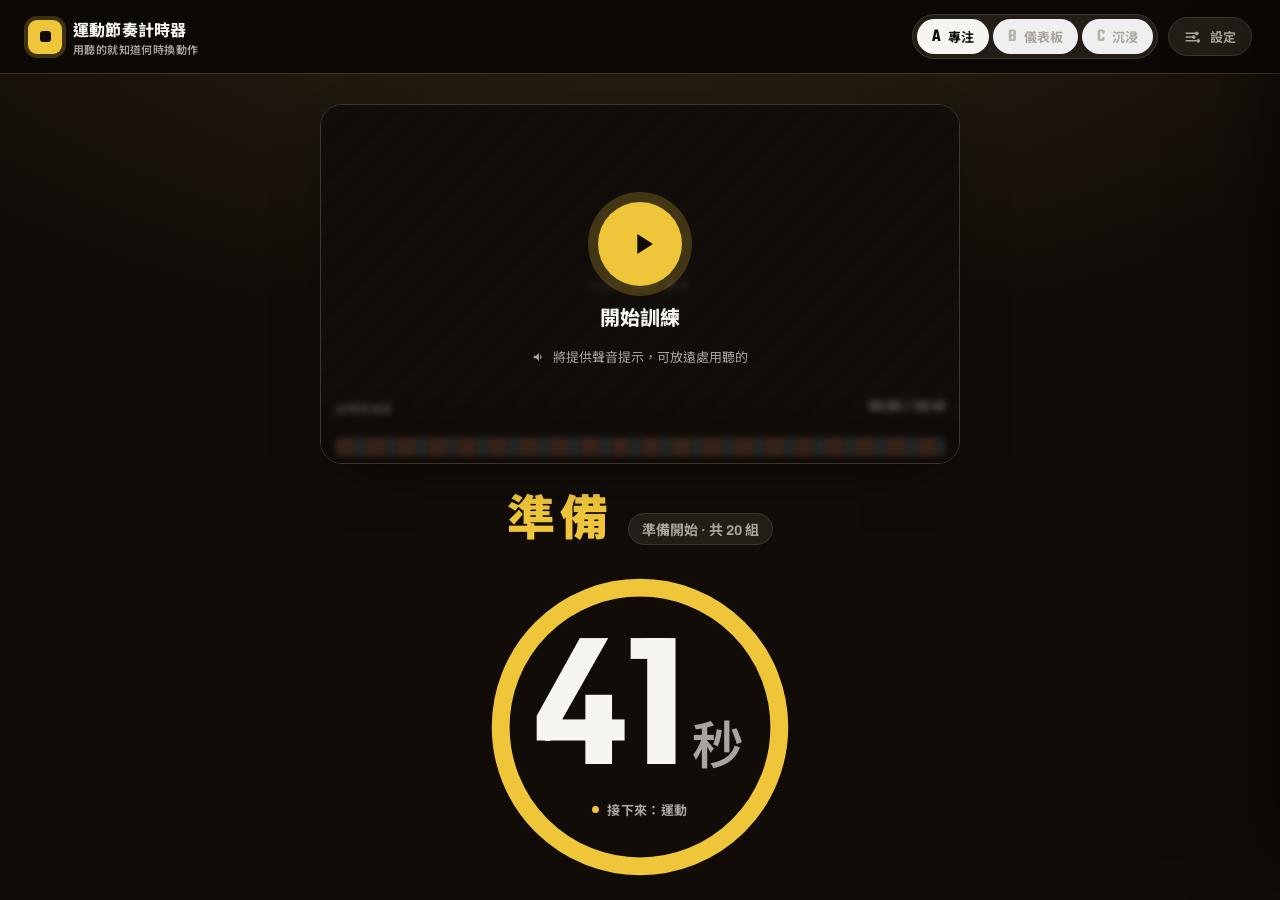
==== docs/design/project/運動節奏計時器.html @ 65f005e5 "docs: 加入設計稿與相關資產 Co-Authored-By: Claude Opus 4.8 (1M context) <noreply@anthropic.com>" ====
<!DOCTYPE html>
<html lang="zh-Hant">
<head>
<meta charset="UTF-8">
<meta name="viewport" content="width=device-width, initial-scale=1.0, viewport-fit=cover">
<title>運動節奏計時器</title>
<link rel="preconnect" href="https://fonts.googleapis.com">
<link rel="preconnect" href="https://fonts.gstatic.com" crossorigin>
<link href="https://fonts.googleapis.com/css2?family=Archivo:wght@500;600;700;800;900&family=Noto+Sans+TC:wght@500;700;900&family=Teko:wght@500;600;700&display=swap" rel="stylesheet">
<style>
:root{
  --bg:        oklch(0.16 0.012 60);
  --bg-2:      oklch(0.205 0.014 62);
  --surface:   oklch(0.235 0.015 64);
  --surface-2: oklch(0.285 0.016 66);
  --line:      oklch(0.34 0.018 66);
  --text:      oklch(0.97 0.006 80);
  --muted:     oklch(0.72 0.012 72);
  --faint:     oklch(0.55 0.012 72);

  --c-work:    oklch(0.70 0.185 42);
  --c-rest:    oklch(0.74 0.115 205);
  --c-ready:   oklch(0.84 0.155 92);
  --c-done:    oklch(0.76 0.16 152);

  --phase: var(--c-ready);
  --phase-soft: color-mix(in oklab, var(--phase) 16%, var(--bg));

  --r-lg: 22px;
  --r-md: 14px;
  --r-sm: 10px;

  --ff-display: "Teko", "Noto Sans TC", sans-serif;
  --ff-tc: "Noto Sans TC", "Archivo", sans-serif;
  --ff-ui: "Archivo", "Noto Sans TC", sans-serif;
}

*{ box-sizing:border-box; margin:0; padding:0; }
html,body{ height:100%; }
body{
  background:var(--bg);
  color:var(--text);
  font-family:var(--ff-ui);
  -webkit-font-smoothing:antialiased;
  overflow:hidden;
}

.app{
  height:100dvh;
  display:flex;
  flex-direction:column;
  background:
    radial-gradient(120% 80% at 50% -10%, var(--phase-soft), transparent 60%),
    var(--bg);
  transition:background .5s ease;
}

/* ---------- Top bar ---------- */
.topbar{
  flex:0 0 auto;
  display:flex; align-items:center; justify-content:space-between;
  gap:16px;
  padding:14px clamp(14px,3vw,28px);
  border-bottom:1px solid var(--line);
  background:color-mix(in oklab, var(--bg) 86%, black);
}
.brand{ display:flex; align-items:center; gap:11px; min-width:0; }
.brand .mark{
  width:34px; height:34px; border-radius:9px; flex:0 0 auto;
  background:var(--phase);
  display:grid; place-items:center;
  transition:background .4s ease;
  box-shadow:0 0 0 4px color-mix(in oklab, var(--phase) 22%, transparent);
}
.brand .mark span{ width:11px; height:11px; border-radius:3px; background:var(--bg); }
.brand .name{ font-weight:800; font-size:16px; letter-spacing:.2px; white-space:nowrap; }
.brand .name small{ display:block; font-weight:600; font-size:11px; color:var(--muted); letter-spacing:.4px; }

.seg{
  display:flex; gap:4px; padding:4px;
  background:var(--surface); border:1px solid var(--line);
  border-radius:999px;
}
.seg button{
  appearance:none; border:0; cursor:pointer;
  font-family:var(--ff-ui); font-weight:700; font-size:13px;
  color:var(--muted);
  padding:8px 15px; border-radius:999px;
  display:flex; align-items:center; gap:7px;
  transition:.18s ease;
}
.seg button .k{ font-family:var(--ff-display); font-size:18px; line-height:1; font-weight:600; opacity:.85; }
.seg button:hover{ color:var(--text); }
.seg button[aria-selected="true"]{ background:var(--text); color:var(--bg); }
.seg button[aria-selected="true"] .k{ opacity:1; }

/* ---------- Stage (shared elements, CSS-driven layouts) ---------- */
.stage{
  flex:1 1 auto; min-height:0;
  display:grid;
  gap:clamp(14px,2.4vw,26px);
  padding:clamp(14px,2.6vw,30px);
  align-content:safe center;
  overflow-y:auto;
}

/* video */
.video{
  position:relative;
  width:100%;
  aspect-ratio:16/9;
  background:#000;
  border-radius:var(--r-lg);
  overflow:hidden;
  border:1px solid var(--line);
  box-shadow:0 18px 50px -24px rgba(0,0,0,.8);
}
.video iframe, .video #player{ position:absolute; inset:0; width:100%; height:100%; border:0; }
.poster{ position:absolute; inset:0; display:grid; place-items:center; background:
  repeating-linear-gradient(135deg, #0d0d0e, #0d0d0e 12px, #131314 12px, #131314 24px); }
.poster .ptxt{ font-family:var(--ff-ui); font-size:12px; letter-spacing:2px; color:var(--faint); text-transform:uppercase; }

.start-overlay{
  position:absolute; inset:0; z-index:5;
  display:flex; flex-direction:column; align-items:center; justify-content:center; gap:16px;
  background:color-mix(in oklab, var(--bg) 60%, transparent);
  backdrop-filter:blur(3px);
  border:0; cursor:pointer; color:var(--text);
  font-family:var(--ff-ui);
  transition:opacity .3s ease;
}
.start-overlay .big{
  width:84px; height:84px; border-radius:50%;
  background:var(--phase); display:grid; place-items:center;
  box-shadow:0 0 0 10px color-mix(in oklab, var(--phase) 22%, transparent);
}
.start-overlay .big svg{ width:34px; height:34px; margin-left:5px; fill:var(--bg); }
.start-overlay .lbl{ font-weight:800; font-size:20px; }
.start-overlay .sub{ font-size:13px; color:var(--muted); display:flex; align-items:center; gap:7px; }
.start-overlay.hidden{ opacity:0; pointer-events:none; }

/* timer panel */
.timer{
  display:flex; flex-direction:column; align-items:center; justify-content:center;
  gap:clamp(12px,1.8vw,20px);
  min-width:0;
}
.phase-row{ display:flex; align-items:baseline; gap:14px; flex-wrap:wrap; justify-content:center; }
.phase-label{
  font-family:var(--ff-tc); font-weight:900;
  font-size:clamp(1.7rem,4.6vw,3rem); line-height:1;
  letter-spacing:.12em;
  color:var(--phase);
  transition:color .4s ease;
}
.rep{
  font-family:var(--ff-ui); font-weight:700; font-size:14px;
  color:var(--muted);
  padding:5px 13px; border-radius:999px;
  background:var(--surface); border:1px solid var(--line);
  white-space:nowrap;
}
.rep b{ color:var(--text); font-family:var(--ff-display); font-size:19px; font-weight:600; }

.ring-wrap{ position:relative; display:grid; place-items:center; width:min(70vmin,440px); aspect-ratio:1; }
.ring{ width:100%; height:100%; transform:rotate(-90deg); }
.ring .track{ fill:none; stroke:var(--surface-2); stroke-width:11; }
.ring .prog{
  fill:none; stroke:var(--phase); stroke-width:11; stroke-linecap:round;
}
.count-box{ position:absolute; inset:0; display:flex; flex-direction:column; align-items:center; justify-content:center; gap:2px; }
.count{
  font-family:var(--ff-display); font-weight:600;
  font-size:clamp(5rem,22vmin,15rem); line-height:.82;
  letter-spacing:.01em;
  font-variant-numeric:tabular-nums; font-feature-settings:"tnum";
  color:var(--text);
}
.count .unit{ font-size:.26em; color:var(--muted); margin-left:.12em; letter-spacing:.05em; }
.next{
  font-family:var(--ff-ui); font-weight:700; font-size:13px;
  color:var(--muted); letter-spacing:.4px;
  display:flex; align-items:center; gap:8px;
}
.next .dot{ width:7px; height:7px; border-radius:50%; background:var(--phase); transition:background .4s ease; }

/* controls */
.controls{ display:flex; align-items:center; gap:14px; }
.play{
  appearance:none; border:0; cursor:pointer;
  width:74px; height:74px; border-radius:50%;
  background:var(--phase); color:var(--bg);
  display:grid; place-items:center;
  box-shadow:0 12px 30px -10px color-mix(in oklab, var(--phase) 60%, black);
  transition:transform .12s ease, background .4s ease;
}
.play:hover{ transform:scale(1.05); }
.play:active{ transform:scale(.96); }
.play svg{ width:30px; height:30px; fill:var(--bg); }
.play .pause-i{ display:none; }
.app[data-playing="true"] .play .play-i{ display:none; }
.app[data-playing="true"] .play .pause-i{ display:block; }

.chip{
  appearance:none; cursor:pointer;
  font-family:var(--ff-ui); font-weight:700; font-size:13px;
  color:var(--muted);
  background:var(--surface); border:1px solid var(--line);
  border-radius:999px; padding:10px 15px;
  display:flex; align-items:center; gap:8px;
  transition:.16s ease;
}
.chip:hover{ color:var(--text); border-color:var(--faint); }
.chip svg{ width:16px; height:16px; fill:currentColor; }
.chip[data-on="false"]{ opacity:.6; }
.chip[data-on="false"] .on-txt{ display:none; }
.chip[data-on="true"] .off-txt{ display:none; }
.chip[data-on="true"]{ color:var(--phase); border-color:color-mix(in oklab,var(--phase) 40%,var(--line)); }

/* progress — overlaid on video bottom */
.progress-wrap{
  position:absolute; left:0; right:0; bottom:0; z-index:4;
  padding:0 0 6px;
  background:linear-gradient(to top, rgba(0,0,0,.72) 0%, transparent 100%);
  border-radius:0 0 var(--r-lg) var(--r-lg);
}
.progress-head{
  display:flex; justify-content:space-between; align-items:center;
  padding:8px 14px 6px;
}
.progress-head .lab{ font-size:11px; font-weight:700; color:rgba(255,255,255,.55); letter-spacing:.5px; }
.progress-head .time{ font-family:var(--ff-display); font-size:16px; font-weight:600; color:rgba(255,255,255,.75); font-variant-numeric:tabular-nums; }
/* thick scrub track — 20px bar + 12px padding above = 32px total hit area */
.progress-track{
  padding:12px 14px 0;
  cursor:pointer;
  touch-action:none;
  user-select:none;
}
.progress{
  display:flex; gap:2px; height:20px; width:100%;
  border-radius:6px; overflow:hidden;
  background:rgba(255,255,255,.12);
  pointer-events:none;
}
.pseg{ position:relative; height:100%; overflow:hidden; }
.pseg.work{ background:color-mix(in oklab, var(--c-work) 28%, rgba(255,255,255,.08)); }
.pseg.rest{ background:color-mix(in oklab, var(--c-rest) 28%, rgba(255,255,255,.08)); }
.pseg .fill{ position:absolute; inset:0; width:0%; }
.pseg.work .fill{ background:var(--c-work); }
.pseg.rest .fill{ background:var(--c-rest); }
/* scrubber thumb */
.progress-thumb{
  position:absolute; bottom:6px; width:4px; background:white; border-radius:3px;
  height:20px; transform:translateX(-50%);
  pointer-events:none; box-shadow:0 0 6px rgba(0,0,0,.6);
  display:none;
}
.progress-track:hover .progress-thumb,
.progress-track.dragging .progress-thumb{ display:block; }

/* ===== Layout A — 專注 ===== */
.app[data-layout="A"] .stage{
  grid-template-columns:minmax(0,1fr);
  grid-template-areas:"video" "timer";
  max-width:760px; margin:0 auto; width:100%;
}
.app[data-layout="A"] .video{ grid-area:video; height:min(40vh,54vw); width:auto; max-width:100%; margin-inline:auto; }
.app[data-layout="A"] .ring-wrap{ width:min(36vh,68vmin); }
.app[data-layout="A"] .timer{ grid-area:timer; }

/* ===== Layout B — 儀表板 ===== */
.app[data-layout="B"] .stage{
  grid-template-columns:minmax(0,1.55fr) minmax(280px,1fr);
  grid-template-areas:"video timer";
  align-content:center;
  max-width:1280px; margin:0 auto; width:100%;
}
.app[data-layout="B"] .video{ grid-area:video; align-self:center; max-height:72vh; }
.app[data-layout="B"] .timer{
  grid-area:timer;
  background:var(--surface); border:1px solid var(--line);
  border-radius:var(--r-lg); padding:clamp(18px,2.4vw,32px);
  align-self:stretch; justify-content:center;
}
.app[data-layout="B"] .ring-wrap{ width:min(34vmin,260px); }
.app[data-layout="B"] .count{ font-size:clamp(3.4rem,13vmin,7rem); }

/* ===== Layout C — 沉浸 ===== */
.app[data-layout="C"]{
  background:
    radial-gradient(130% 90% at 50% 0%, color-mix(in oklab, var(--phase) 34%, var(--bg)), var(--bg) 72%);
}
.app[data-layout="C"] .stage{
  grid-template-columns:minmax(0,1fr);
  grid-template-areas:"video" "timer";
  max-width:880px; margin:0 auto; width:100%;
  gap:clamp(18px,3vw,34px);
}
.app[data-layout="C"] .video{ grid-area:video; height:min(40vh,70vw); width:auto; max-width:560px; margin:0 auto; }
.app[data-layout="C"] .timer{ grid-area:timer; gap:6px; }
.app[data-layout="C"] .ring{ display:none; }
.app[data-layout="C"] .ring-wrap{ width:auto; aspect-ratio:auto; }
.app[data-layout="C"] .count-box{ position:static; }
.app[data-layout="C"] .count{
  font-size:clamp(7rem,40vmin,24rem);
  text-shadow:0 8px 60px color-mix(in oklab, var(--phase) 50%, transparent);
}
.app[data-layout="C"] .rep, .app[data-layout="C"] .next{ display:none; }
.app[data-layout="C"] .phase-label{ font-size:clamp(2rem,6vw,3.4rem); }

/* phase pulse */
.app.pulse .stage{ animation:pulse .5s ease; }
@keyframes pulse{ 0%{ filter:brightness(1); } 35%{ filter:brightness(1.5); } 100%{ filter:brightness(1); } }
@media (prefers-reduced-motion:reduce){ .app.pulse .stage{ animation:none; } }

/* ---------- Responsive ---------- */
@media (max-width:880px){
  body{ overflow:auto; }
  .app{ height:auto; min-height:100dvh; }
  .topbar{ position:sticky; top:0; z-index:20; flex-wrap:wrap; }
  .seg button{ padding:8px 12px; }
  .seg button .txt{ display:none; }
  .app[data-layout="B"] .stage{
    grid-template-columns:minmax(0,1fr);
    grid-template-areas:"video" "timer";
    max-width:640px;
  }
  .app[data-layout="B"] .ring-wrap{ width:min(64vmin,360px); }
  .app[data-layout="B"] .count{ font-size:clamp(4.5rem,20vmin,11rem); }
  .stage{ align-content:start; }
}
@media (max-width:420px){
  .brand .name{ font-size:14px; }
  .play{ width:64px; height:64px; }
  .count .unit{ font-size:.22em; }
}

/* ---------- toolbar / settings ---------- */
.toolbar{ display:flex; align-items:center; gap:10px; }
.gear{
  appearance:none; cursor:pointer; display:flex; align-items:center; gap:8px;
  background:var(--surface); border:1px solid var(--line); color:var(--muted);
  border-radius:999px; padding:9px 15px;
  font-family:var(--ff-ui); font-weight:700; font-size:13px; transition:.16s ease;
}
.gear:hover{ color:var(--text); border-color:var(--faint); }
.gear svg{ width:18px; height:18px; fill:currentColor; }
@media (max-width:560px){ .gear .gtxt{ display:none; } }

.drawer-backdrop{ position:fixed; inset:0; background:rgba(0,0,0,.55); z-index:40; }
.drawer{
  position:fixed; top:0; right:0; height:100dvh; width:min(440px,94vw); z-index:50;
  background:var(--bg-2); border-left:1px solid var(--line);
  transform:translateX(100%);
  display:flex; flex-direction:column; box-shadow:-40px 0 80px -40px rgba(0,0,0,.8);
}
.drawer.open{ transform:translateX(0); }
.drawer-head{ display:flex; align-items:center; justify-content:space-between; padding:18px 22px; border-bottom:1px solid var(--line); flex:0 0 auto; }
.drawer-head h2{ font-size:18px; font-weight:800; }
.drawer-head .x{ appearance:none; cursor:pointer; background:var(--surface); border:1px solid var(--line); color:var(--muted); width:36px; height:36px; border-radius:10px; font-size:14px; }
.drawer-head .x:hover{ color:var(--text); }
.drawer-body{ padding:20px 22px 48px; overflow-y:auto; display:flex; flex-direction:column; gap:28px; }
.dsec h3{ font-size:12px; font-weight:800; letter-spacing:.6px; color:var(--muted); margin-bottom:12px; display:flex; align-items:center; gap:10px; }
.dsec-head{ display:flex; align-items:center; justify-content:space-between; gap:12px; margin-bottom:12px; }
.dsec-head h3{ margin-bottom:0; }
.field{ display:flex; gap:8px; }
.field input[type=text]{ flex:1; min-width:0; background:var(--surface); border:1px solid var(--line); color:var(--text); border-radius:10px; padding:12px 13px; font-family:var(--ff-ui); font-size:14px; }
.field input::placeholder{ color:var(--faint); }
.field input:focus{ outline:none; border-color:var(--phase); }
.field>button{ appearance:none; cursor:pointer; background:var(--text); color:var(--bg); border:0; border-radius:10px; padding:0 18px; font-weight:800; font-size:14px; flex:0 0 auto; }
.hint{ font-size:12px; color:var(--faint); margin-top:9px; line-height:1.5; }
.hint span{ color:var(--muted); font-family:var(--ff-display); font-size:15px; }
.vlevel,.cnt{ margin-left:auto; font-family:var(--ff-display); font-size:18px; font-weight:600; color:var(--text); letter-spacing:.04em; }
.vol{ align-items:center; }
.iconbtn{ appearance:none; cursor:pointer; width:40px; height:40px; flex:0 0 auto; border-radius:10px; background:var(--surface); border:1px solid var(--line); color:var(--text); font-size:17px; font-weight:700; }
.iconbtn:hover{ border-color:var(--faint); }
input[type=range]{ flex:1; accent-color:var(--phase); height:6px; cursor:pointer; }
.addbtn{ appearance:none; cursor:pointer; background:color-mix(in oklab,var(--phase) 18%, var(--surface)); border:1px solid color-mix(in oklab,var(--phase) 40%,var(--line)); color:var(--phase); border-radius:999px; padding:9px 15px; font-weight:700; font-size:13px; white-space:nowrap; }
.addbtn:hover{ background:color-mix(in oklab,var(--phase) 26%, var(--surface)); }
.tlist{ display:flex; flex-direction:column; gap:7px; max-height:42vh; overflow-y:auto; }
.trow{ display:flex; align-items:center; gap:12px; background:var(--surface); border:1px solid var(--line); border-radius:10px; padding:9px 12px; }
.trow .ti{ font-family:var(--ff-display); font-size:13px; color:var(--faint); width:24px; text-align:center; }
.trow .tt{ font-family:var(--ff-display); font-size:20px; font-weight:600; color:var(--text); font-variant-numeric:tabular-nums; min-width:64px; }
.trow .tag{ font-size:11px; font-weight:800; padding:3px 10px; border-radius:999px; letter-spacing:.5px; }
.trow .tag.work{ background:color-mix(in oklab,var(--c-work) 22%, var(--bg)); color:var(--c-work); }
.trow .tag.rest{ background:color-mix(in oklab,var(--c-rest) 22%, var(--bg)); color:var(--c-rest); }
.trow .del{ margin-left:auto; appearance:none; cursor:pointer; width:30px; height:30px; border-radius:8px; background:transparent; border:1px solid var(--line); color:var(--muted); font-size:12px; flex:0 0 auto; }
.trow .del:hover{ color:oklch(0.7 0.18 25); border-color:oklch(0.5 0.12 25); }
.copybtn{ appearance:none; cursor:pointer; width:100%; background:var(--text); color:var(--bg); border:0; border-radius:11px; padding:13px; font-weight:800; font-size:14px; margin-bottom:10px; font-family:var(--ff-ui); }
.copybtn.ghost{ background:transparent; color:var(--muted); border:1px solid var(--line); }
.copybtn.ghost:hover{ color:var(--text); border-color:var(--faint); }
</style>
</head>
<body>
<div class="app" id="app" data-layout="A" data-phase="ready" data-playing="false">

  <header class="topbar">
    <div class="brand">
      <div class="mark"><span></span></div>
      <div class="name">運動節奏計時器<small>用聽的就知道何時換動作</small></div>
    </div>
    <div class="toolbar">
      <div class="seg" role="tablist" aria-label="版面切換">
        <button role="tab" data-layout-btn="A" aria-selected="true"><span class="k">A</span><span class="txt">專注</span></button>
        <button role="tab" data-layout-btn="B" aria-selected="false"><span class="k">B</span><span class="txt">儀表板</span></button>
        <button role="tab" data-layout-btn="C" aria-selected="false"><span class="k">C</span><span class="txt">沉浸</span></button>
      </div>
      <button class="gear" id="settingsBtn" aria-label="設定">
        <svg viewBox="0 0 24 24"><path d="M3 7h11M3 12h7M3 17h13" stroke="currentColor" stroke-width="2" fill="none" stroke-linecap="round"></path><circle cx="17" cy="7" r="2.5"></circle><circle cx="13" cy="12" r="2.5"></circle><circle cx="19" cy="17" r="2.5"></circle></svg>
        <span class="gtxt">設定</span>
      </button>
    </div>
  </header>

  <main class="stage">
    <div class="video">
      <div id="player"></div>
      <div class="poster"><div class="ptxt">YOUTUBE 影片</div></div>
      <button class="start-overlay" id="startBtn" aria-label="開始">
        <span class="big"><svg viewBox="0 0 24 24"><path d="M8 5v14l11-7z"/></svg></span>
        <span class="lbl">開始訓練</span>
        <span class="sub"><svg width="14" height="14" viewBox="0 0 24 24" fill="currentColor"><path d="M3 10v4h4l5 5V5L7 10H3zm13.5 2a4.5 4.5 0 0 0-2.5-4v8a4.5 4.5 0 0 0 2.5-4z"/></svg>將提供聲音提示，可放遠處用聽的</span>
      </button>
      <div class="progress-wrap">
        <div class="progress-head">
          <span class="lab">訓練總進度</span>
          <span class="time" id="elapsed">00:00 / 00:00</span>
        </div>
        <div class="progress-track" id="progressTrack">
          <div class="progress" id="progress" role="slider" aria-label="訓練進度"></div>
          <div class="progress-thumb" id="progressThumb"></div>
        </div>
      </div>
    </div>

    <section class="timer">
      <div class="phase-row">
        <span class="phase-label" id="phaseLabel">準備</span>
        <span class="rep" id="rep">準備開始</span>
      </div>

      <div class="ring-wrap">
        <svg class="ring" viewBox="0 0 200 200" aria-hidden="true">
          <circle class="track" cx="100" cy="100" r="86"></circle>
          <circle class="prog"  cx="100" cy="100" r="86" id="ringProg"></circle>
        </svg>
        <div class="count-box">
          <div class="count"><span id="count">--</span><span class="unit">秒</span></div>
          <div class="next" id="next"><span class="dot"></span>接下來：運動</div>
        </div>
      </div>

      <div class="controls">
        <button class="play" id="playBtn" aria-label="播放或暫停">
          <svg class="play-i" viewBox="0 0 24 24"><path d="M8 5v14l11-7z"/></svg>
          <svg class="pause-i" viewBox="0 0 24 24"><path d="M6 5h4v14H6zM14 5h4v14h-4z"/></svg>
        </button>
        <button class="chip" id="beepBtn" data-on="true" aria-label="切換提示音">
          <svg viewBox="0 0 24 24"><path d="M3 10v4h4l5 5V5L7 10H3zm13.5 2a4.5 4.5 0 0 0-2.5-4v8a4.5 4.5 0 0 0 2.5-4z"/></svg>
          <span class="on-txt">提示音 開</span><span class="off-txt">提示音 關</span>
        </button>
      </div>
    </section>
  </main>

  <div class="drawer-backdrop" id="drawerBg" hidden></div>
  <aside class="drawer" id="drawer" aria-hidden="true" aria-label="設定">
    <div class="drawer-head">
      <h2>設定</h2>
      <button class="x" id="drawerClose" aria-label="關閉">✕</button>
    </div>
    <div class="drawer-body">
      <section class="dsec">
        <h3>影片來源</h3>
        <div class="field">
          <input id="urlInput" type="text" placeholder="貼上 YouTube 連結或影片 ID">
          <button id="loadBtn">載入</button>
        </div>
        <p class="hint">目前影片 ID：<span id="curVid"></span></p>
      </section>

      <section class="dsec">
        <h3>提示音量<span class="vlevel" id="vlevel">6 / 10</span></h3>
        <div class="field vol">
          <button class="iconbtn" id="volDown" aria-label="降低音量">－</button>
          <input id="volRange" type="range" min="0" max="10" step="1" value="6">
          <button class="iconbtn" id="volUp" aria-label="提高音量">＋</button>
        </div>
        <p class="hint">最後 3 秒倒數嗶聲與動作切換提示音的音量</p>
      </section>

      <section class="dsec">
        <div class="dsec-head">
          <h3>時間點<span class="cnt" id="tCount">0</span></h3>
          <button id="addNow" class="addbtn">＋ 加入目前時間</button>
        </div>
        <div class="tlist" id="tlist"></div>
        <p class="hint">奇數點開始「運動」、偶數點開始「休息」。播放到想標記處按「加入目前時間」即可。</p>
      </section>

      <section class="dsec">
        <button id="copyLink" class="copybtn">複製分享連結</button>
        <button id="resetBtn" class="copybtn ghost">還原為預設影片與時間點</button>
      </section>
    </div>
  </aside>
</div>

<script>
(function(){
  "use strict";

  /* ---------- config / params ---------- */
  var DEFAULT_VIDEO = "LmrKejHOaG4";
  var DEFAULT_TS = [40.49,85.09,100.59,145.56,160.59,205.56,220.59,265.56,280.59,325.56,
    340.59,385.56,400.59,445.56,460.59,505.56,520.59,565.56,580.59,625.56,640.59,685.56,
    700.59,745.56,760.59,805.56,820.59,865.56,880.59,925.56,940.59,985.56,1000.59,1045.56,
    1060.59,1105.56,1120.59,1165.56,1180.59,1225.56,1240.59];

  var params = new URLSearchParams(location.search);
  function ls(k){ try{ return localStorage.getItem(k); }catch(e){ return null; } }
  function lsSet(k,v){ try{ localStorage.setItem(k,v); }catch(e){} }

  var urlV = params.get("v"), urlT = params.get("t");
  var VIDEO = (urlV && urlV.trim()) ? urlV.trim() : (ls("yst-video") || DEFAULT_VIDEO);
  var TS = null;
  if (urlT && urlT.indexOf(",") !== -1){
    var a = urlT.split(",").map(function(s){return parseFloat(s);}).filter(function(x){return isFinite(x);});
    if (a.length >= 2) TS = a;
  }
  if (!TS){ try{ var lst = JSON.parse(ls("yst-timers")||"null"); if (Array.isArray(lst) && lst.length >= 2) TS = lst; }catch(e){} }
  if (!TS) TS = DEFAULT_TS.slice();

  var level = 6; var _lv = parseInt(ls("yst-vol"),10); if (!isNaN(_lv) && _lv>=0 && _lv<=10) level = _lv;
  var masterVol = level/10;

  var phases = [], W = 0, TOTAL_WORK = 0, T_START = 0, T_END = 0;

  /* ---------- elements ---------- */
  var app = document.getElementById("app");
  var elPhase = document.getElementById("phaseLabel");
  var elRep   = document.getElementById("rep");
  var elCount = document.getElementById("count");
  var elNext  = document.getElementById("next");
  var elRing  = document.getElementById("ringProg");
  var elElapsed = document.getElementById("elapsed");
  var elProgress = document.getElementById("progress");
  var elProgressTrack = document.getElementById("progressTrack");
  var elProgressThumb = document.getElementById("progressThumb");
  var startBtn = document.getElementById("startBtn");
  var playBtn  = document.getElementById("playBtn");
  var beepBtn  = document.getElementById("beepBtn");

  var RING_C = 2 * Math.PI * 86;
  elRing.style.strokeDasharray = RING_C.toFixed(1);
  elRing.style.strokeDashoffset = RING_C.toFixed(1);

  /* segmented progress bar + phase rebuild */
  var segEls = [];
  function buildProgress(){
    elProgress.innerHTML = "";
    segEls = [];
    var span = (T_END - T_START) || 1;
    for (var k=1; k<TS.length; k++){
      var d = TS[k]-TS[k-1];
      var isWork = ((k-1)%2===0);
      var seg = document.createElement("div");
      seg.className = "pseg " + (isWork?"work":"rest");
      seg.style.flex = (d/span).toFixed(4) + " 1 0";
      var fill = document.createElement("div");
      fill.className = "fill";
      seg.appendChild(fill);
      elProgress.appendChild(seg);
      segEls.push({el:seg, fill:fill, start:TS[k-1], end:TS[k]});
    }
  }
  function rebuild(){
    TS = TS.filter(function(x){return isFinite(x) && x>=0;}).sort(function(a,b){return a-b;});
    phases = []; W = 0;
    if (TS.length>0){
      phases.push({type:"ready", start:0, end:TS[0], workNo:0});
      for (var i=1; i<TS.length; i++){
        var isWork = ((i-1)%2===0); if (isWork) W++;
        phases.push({type:isWork?"work":"rest", start:TS[i-1], end:TS[i], workNo:W});
      }
    }
    TOTAL_WORK = W;
    T_START = TS.length ? TS[0] : 0;
    T_END = TS.length ? TS[TS.length-1] : 0;
    buildProgress();
    renderTimers();
    prevIdx = -99; lastBeepR = -1;
    var cv = document.getElementById("curVid"); if (cv) cv.textContent = VIDEO;
    var tc = document.getElementById("tCount"); if (tc) tc.textContent = TS.length;
  }

  /* ---------- audio ---------- */
  var actx = null, beepOn = true;
  function ensureAudio(){
    if (!actx){
      try { actx = new (window.AudioContext||window.webkitAudioContext)(); }
      catch(e){ return; }
    }
    if (actx.state === "suspended") actx.resume();
  }
  function tone(freq, dur, when, type, gainVal){
    if (!actx || !beepOn || masterVol<=0) return;
    var t0 = actx.currentTime + (when||0);
    var o = actx.createOscillator(), g = actx.createGain();
    o.type = type||"sine"; o.frequency.value = freq;
    o.connect(g); g.connect(actx.destination);
    var peak = Math.max(0.0002, (gainVal||0.18) * masterVol);
    g.gain.setValueAtTime(0.0001, t0);
    g.gain.exponentialRampToValueAtTime(peak, t0+0.012);
    g.gain.exponentialRampToValueAtTime(0.0001, t0+dur);
    o.start(t0); o.stop(t0+dur+0.03);
  }
  function beepCount(){ tone(880,0.12,0,"square",0.16); }                 // 3-2-1
  function cueWork(){ tone(1318,0.16,0,"sawtooth",0.20); tone(1760,0.20,0.14,"sawtooth",0.18); } // bright rising
  function cueRest(){ tone(523,0.40,0,"sine",0.18); }                     // mellow low
  function cueDone(){ [659,880,1175,1568].forEach(function(f,i){ tone(f,0.24,i*0.16,"triangle",0.17); }); }

  /* ---------- youtube player ---------- */
  var player=null, playerReady=false, playerOk=false;
  window.onYouTubeIframeAPIReady = function(){
    try{
      player = new YT.Player("player", {
        videoId: VIDEO,
        playerVars:{ controls:0, modestbranding:1, rel:0, playsinline:1, iv_load_policy:3, fs:0, disablekb:1 },
        events:{
          onReady:function(){ playerReady=true; playerOk=true; if (restoreTime>1){ try{ player.seekTo(restoreTime,true); player.pauseVideo(); }catch(e){} } },
          onError:function(){ playerOk=false; },
          onStateChange:function(e){
            if (e.data === YT.PlayerState.PLAYING){ setPlaying(true,true); }
            else if (e.data === YT.PlayerState.PAUSED){ setPlaying(false,true); }
            else if (e.data === YT.PlayerState.ENDED){ setPlaying(false,true); }
          }
        }
      });
    }catch(e){ playerOk=false; }
  };
  (function loadYT(){
    var s=document.createElement("script"); s.src="https://www.youtube.com/iframe_api";
    s.onerror=function(){ playerOk=false; };
    document.head.appendChild(s);
  })();

  /* ---------- engine state ---------- */
  var clock = 0, playing = false, started = false;
  var prevIdx = -99, lastBeepR = -1;
  var lastSave = 0;
  var restoreTime = 0;

  function usingPlayer(){ return playerReady && playerOk && player && typeof player.getCurrentTime === "function"; }

  function findPhase(t){
    if (t >= T_END) return {idx: phases.length, done:true};
    if (t < TS[0])  return {idx:0, phase:phases[0], done:false};
    // segments live at phases[1..]
    for (var k=1; k<phases.length; k++){
      if (t < phases[k].end) return {idx:k, phase:phases[k], done:false};
    }
    return {idx:phases.length, done:true};
  }

  var PH_TEXT = { ready:"準備", work:"運動", rest:"休息", done:"完成" };
  var PH_LIT = { ready:"oklch(0.84 0.155 92)", work:"oklch(0.70 0.185 42)", rest:"oklch(0.74 0.115 205)", done:"oklch(0.76 0.16 152)" };

  function setPlaying(v, fromPlayer){
    playing = v;
    app.setAttribute("data-playing", v?"true":"false");
    if (!fromPlayer && usingPlayer()){
      if (v) { try{ player.playVideo(); }catch(e){} }
      else   { try{ player.pauseVideo(); }catch(e){} }
    }
  }

  function start(){
    started = true;
    ensureAudio();
    startBtn.classList.add("hidden");
    startBtn.style.display = "none";
    setPlaying(true,false);
  }

  function setPhaseTheme(type){
    var cur = app.getAttribute("data-phase");
    if (cur !== type){
      app.setAttribute("data-phase", type);
      document.documentElement.style.setProperty("--phase", PH_LIT[type]);
    }
  }

  function fmt(s){
    s = Math.max(0, Math.floor(s));
    var m = Math.floor(s/60), ss = s%60;
    return (m<10?"0":"")+m+":"+(ss<10?"0":"")+ss;
  }

  function pulse(){
    app.classList.remove("pulse"); void app.offsetWidth; app.classList.add("pulse");
  }

  function update(t){
    var r = findPhase(t);
    var idx = r.idx;
    var type, timeLeft, dur, ph;

    if (r.done){
      type = "done"; timeLeft = 0; dur = 1;
    } else {
      ph = r.phase; type = ph.type;
      timeLeft = Math.max(0, ph.end - t);
      dur = ph.end - ph.start || 1;
    }

    setPhaseTheme(type);

    // phase change -> cue + pulse
    if (idx !== prevIdx){
      if (prevIdx !== -99 && started){
        if (type === "work") cueWork();
        else if (type === "rest") cueRest();
        else if (type === "done") cueDone();
        pulse();
      }
      prevIdx = idx;
      lastBeepR = -1;
    }

    // countdown beeps (last 3s of any timed phase, incl. 準備)
    if (!r.done){
      var rc = Math.ceil(timeLeft - 1e-6);
      if (rc !== lastBeepR && rc >= 1 && rc <= 3 && started){
        beepCount();
        lastBeepR = rc;
      } else if (rc > 3){
        lastBeepR = rc;
      }
    }

    // text
    elPhase.textContent = PH_TEXT[type];
    if (r.done){
      elCount.textContent = "✓";
      elRep.textContent = "全部完成 · " + TOTAL_WORK + " 組";
      elNext.innerHTML = '<span class="dot"></span>做得好！';
    } else {
      elCount.textContent = Math.ceil(timeLeft - 1e-6);
      if (type === "ready"){
        elRep.textContent = "準備開始 · 共 " + TOTAL_WORK + " 組";
        elNext.innerHTML = '<span class="dot"></span>接下來：運動';
      } else if (type === "work"){
        elRep.innerHTML = "第 <b>" + ph.workNo + "</b> / " + TOTAL_WORK + " 組";
        elNext.innerHTML = '<span class="dot"></span>' + (ph.workNo>=TOTAL_WORK ? "接下來：完成" : "接下來：休息");
      } else { // rest
        elRep.innerHTML = "休息中 · 下一組 <b>" + Math.min(ph.workNo+1, TOTAL_WORK) + "</b>";
        elNext.innerHTML = '<span class="dot"></span>接下來：運動';
      }
    }

    // ring (remaining fraction)
    var frac = r.done ? 0 : Math.max(0, Math.min(1, timeLeft / dur));
    elRing.style.strokeDashoffset = (RING_C * (1 - frac)).toFixed(1);

    // progress segments
    for (var i=0; i<segEls.length; i++){
      var s = segEls[i], p;
      if (t >= s.end) p = 100;
      else if (t <= s.start) p = 0;
      else p = ((t - s.start)/(s.end - s.start))*100;
      s.fill.style.width = p.toFixed(2) + "%";
    }

    // elapsed label (within workout region)
    var shown = Math.max(0, Math.min(t, T_END) - 0);
    elElapsed.textContent = fmt(Math.min(t, T_END)) + " / " + fmt(T_END);

    // persist
    if (t - lastSave > 1 || lastSave - t > 1){
      lastSave = t;
      try{ localStorage.setItem("yst-time", String(t)); }catch(e){}
    }
  }

  /* ---------- raf loop ---------- */
  var lastNow = performance.now();
  function frame(now){
    var dt = (now - lastNow)/1000; lastNow = now;
    if (dt > 0.5) dt = 0;
    if (usingPlayer()){
      try{ clock = player.getCurrentTime() || clock; }catch(e){}
    } else if (playing){
      clock += dt;
      if (clock >= T_END) { clock = T_END; setPlaying(false,false); }
    }
    update(clock);
    updateThumb(clock);
    requestAnimationFrame(frame);
  }
  requestAnimationFrame(frame);

  /* ---------- interactions ---------- */
  startBtn.addEventListener("click", start);
  playBtn.addEventListener("click", function(){
    ensureAudio();
    if (!started){ start(); return; }
    setPlaying(!playing, false);
  });

  beepBtn.addEventListener("click", function(){
    beepOn = !beepOn;
    beepBtn.setAttribute("data-on", beepOn?"true":"false");
    try{ localStorage.setItem("yst-beep", beepOn?"1":"0"); }catch(e){}
    if (beepOn){ ensureAudio(); tone(880,0.1,0,"square",0.14); }
  });

  // layout switch
  document.querySelectorAll("[data-layout-btn]").forEach(function(btn){
    btn.addEventListener("click", function(){
      var L = btn.getAttribute("data-layout-btn");
      app.setAttribute("data-layout", L);
      document.querySelectorAll("[data-layout-btn]").forEach(function(b){
        b.setAttribute("aria-selected", b===btn ? "true":"false");
      });
      try{ localStorage.setItem("yst-layout", L); }catch(e){}
    });
  });

  /* ---------- progress drag ---------- */
  function seekToFrac(frac){
    frac = Math.max(0, Math.min(1, frac));
    var target = T_START + frac*(T_END - T_START);
    clock = target;
    prevIdx = -99; lastBeepR = -1;
    if (usingPlayer()){ try{ player.seekTo(target, true); }catch(err){} }
    update(clock);
    /* move thumb */
    if (elProgressThumb && elProgressTrack){
      var trackW = elProgressTrack.getBoundingClientRect().width;
      var px = frac * (trackW - 28) + 14;
      elProgressThumb.style.left = px.toFixed(1) + "px";
    }
  }
  function fracFromEvent(e){
    var rect = elProgressTrack.getBoundingClientRect();
    var px = (e.touches ? e.touches[0].clientX : e.clientX);
    return (px - rect.left) / rect.width;
  }
  var dragging = false;
  elProgressTrack.addEventListener("mousedown", function(e){
    dragging = true; elProgressTrack.classList.add("dragging");
    seekToFrac(fracFromEvent(e)); e.preventDefault();
  });
  document.addEventListener("mousemove", function(e){
    if (!dragging) return;
    seekToFrac(fracFromEvent(e));
  });
  document.addEventListener("mouseup", function(){
    if (dragging){ dragging = false; elProgressTrack.classList.remove("dragging"); }
  });
  elProgressTrack.addEventListener("touchstart", function(e){
    dragging = true; elProgressTrack.classList.add("dragging");
    seekToFrac(fracFromEvent(e)); e.preventDefault();
  }, {passive:false});
  document.addEventListener("touchmove", function(e){
    if (!dragging) return;
    seekToFrac(fracFromEvent(e)); e.preventDefault();
  }, {passive:false});
  document.addEventListener("touchend", function(){
    if (dragging){ dragging = false; elProgressTrack.classList.remove("dragging"); }
  });
  /* update thumb on normal playback */
  var _origUpdate = update;
  function updateThumb(t){
    if (dragging || !elProgressThumb || !elProgressTrack || T_END <= T_START) return;
    var frac = Math.max(0, Math.min(1, (t - T_START)/(T_END - T_START)));
    var trackW = elProgressTrack.getBoundingClientRect().width;
    if (trackW > 0){
      var px = frac * (trackW - 28) + 14;
      elProgressThumb.style.left = px.toFixed(1) + "px";
    }
  }

  /* ---------- settings drawer ---------- */
  var settingsBtn = document.getElementById("settingsBtn");
  var drawer = document.getElementById("drawer");
  var drawerBg = document.getElementById("drawerBg");
  var drawerClose = document.getElementById("drawerClose");
  var urlInput = document.getElementById("urlInput");
  var loadBtn = document.getElementById("loadBtn");
  var volRange = document.getElementById("volRange");
  var vlevel = document.getElementById("vlevel");
  var volDown = document.getElementById("volDown");
  var volUp = document.getElementById("volUp");
  var addNow = document.getElementById("addNow");
  var tlist = document.getElementById("tlist");
  var copyLink = document.getElementById("copyLink");
  var resetBtn = document.getElementById("resetBtn");

  function fmtMs(s){
    var neg = s<0; s = Math.abs(s);
    var m = Math.floor(s/60), rem = s - m*60;
    var w = Math.floor(rem), cs = Math.round((rem-w)*100);
    if (cs===100){ cs=0; w++; }
    return (neg?"-":"") + m + ":" + (w<10?"0":"") + w + "." + (cs<10?"0":"") + cs;
  }
  function renderTimers(){
    if (!tlist) return;
    tlist.innerHTML = "";
    TS.forEach(function(v, i){
      var isWork = (i%2===0);
      var row = document.createElement("div");
      row.className = "trow";
      row.innerHTML =
        '<span class="ti">'+(i+1)+'</span>'+
        '<span class="tt">'+fmtMs(v)+'</span>'+
        '<span class="tag '+(isWork?"work":"rest")+'">'+(isWork?"運動":"休息")+'</span>'+
        '<button class="del" aria-label="刪除">✕</button>';
      row.querySelector(".del").addEventListener("click", function(){
        TS.splice(i,1); rebuild(); syncURL(); saveConfig();
      });
      tlist.appendChild(row);
    });
  }
  function parseVideoId(s){
    s = (s||"").trim();
    if (!s) return "";
    var m = s.match(/(?:v=|\/embed\/|youtu\.be\/|\/shorts\/|\/v\/)([\w-]{11})/);
    if (m) return m[1];
    if (/^[\w-]{11}$/.test(s)) return s;
    return "";
  }
  function syncURL(){
    try{
      var u = new URL(location.href);
      u.searchParams.set("v", VIDEO);
      u.searchParams.set("t", TS.map(function(x){return Math.round(x*100)/100;}).join(","));
      history.replaceState(null, "", u.pathname + "?" + u.searchParams.toString());
    }catch(e){}
  }
  function saveConfig(){
    lsSet("yst-video", VIDEO);
    lsSet("yst-timers", JSON.stringify(TS));
    lsSet("yst-vol", String(level));
  }
  function loadVideo(id){
    if (!id) return;
    VIDEO = id;
    clock = 0; prevIdx = -99; lastBeepR = -1;
    started = false; setPlaying(false,false);
    startBtn.style.display = ""; startBtn.classList.remove("hidden");
    if (player && playerReady){ try{ player.cueVideoById(id); playerOk = true; }catch(e){} }
    var cv = document.getElementById("curVid"); if (cv) cv.textContent = VIDEO;
    saveConfig();
  }
  function setVolume(v){
    level = Math.max(0, Math.min(10, v|0));
    masterVol = level/10;
    if (volRange) volRange.value = level;
    if (vlevel) vlevel.textContent = level + " / 10";
    saveConfig();
  }
  function openDrawer(){
    drawer.classList.add("open"); drawer.setAttribute("aria-hidden","false");
    drawer.style.transform = "translateX(0)";
    drawerBg.hidden = false;
    requestAnimationFrame(function(){ drawerBg.classList.add("show"); drawerBg.style.opacity = "1"; });
    urlInput.value = ""; urlInput.placeholder = "目前 ID：" + VIDEO;
  }
  function closeDrawer(){
    drawer.classList.remove("open"); drawer.setAttribute("aria-hidden","true");
    drawer.style.transform = "translateX(100%)";
    drawerBg.classList.remove("show"); drawerBg.style.opacity = "0";
    setTimeout(function(){ drawerBg.hidden = true; }, 280);
  }

  settingsBtn.addEventListener("click", openDrawer);
  drawerClose.addEventListener("click", closeDrawer);
  drawerBg.addEventListener("click", closeDrawer);
  document.addEventListener("keydown", function(e){ if (e.key==="Escape") closeDrawer(); });

  loadBtn.addEventListener("click", function(){
    var id = parseVideoId(urlInput.value);
    if (id){ loadVideo(id); syncURL(); urlInput.value=""; urlInput.placeholder="目前 ID："+VIDEO; }
    else { urlInput.value=""; urlInput.placeholder="連結無效，請再試一次"; }
  });
  urlInput.addEventListener("keydown", function(e){ if (e.key==="Enter"){ e.preventDefault(); loadBtn.click(); } });

  volRange.addEventListener("input", function(){ setVolume(parseInt(volRange.value,10)); });
  volRange.addEventListener("change", function(){ ensureAudio(); tone(880,0.1,0,"square",0.16); });
  volDown.addEventListener("click", function(){ setVolume(level-1); ensureAudio(); tone(880,0.1,0,"square",0.16); });
  volUp.addEventListener("click", function(){ setVolume(level+1); ensureAudio(); tone(880,0.1,0,"square",0.16); });

  addNow.addEventListener("click", function(){
    var t = Math.round(Math.max(0, clock)*100)/100;
    TS.push(t); rebuild(); syncURL(); saveConfig();
  });
  copyLink.addEventListener("click", function(){
    syncURL();
    var orig = copyLink.textContent;
    var done = function(){ copyLink.textContent = "已複製連結 ✓"; setTimeout(function(){ copyLink.textContent = orig; }, 1500); };
    if (navigator.clipboard && navigator.clipboard.writeText){ navigator.clipboard.writeText(location.href).then(done, done); }
    else { done(); }
  });
  resetBtn.addEventListener("click", function(){
    TS = DEFAULT_TS.slice();
    setVolume(6);
    loadVideo(DEFAULT_VIDEO);
    rebuild(); syncURL(); saveConfig();
  });

  /* ---------- restore + init ---------- */
  (function restore(){
    try{
      var L = ls("yst-layout");
      if (L && /^[ABC]$/.test(L)){
        app.setAttribute("data-layout", L);
        document.querySelectorAll("[data-layout-btn]").forEach(function(b){
          b.setAttribute("aria-selected", b.getAttribute("data-layout-btn")===L ? "true":"false");
        });
      }
      var bp = ls("yst-beep");
      if (bp === "0"){ beepOn=false; beepBtn.setAttribute("data-on","false"); }
    }catch(e){}

    if (volRange) volRange.value = level;
    if (vlevel) vlevel.textContent = level + " / 10";

    rebuild();

    var tt = parseFloat(ls("yst-time"));
    if (!isNaN(tt) && tt > 1 && tt < T_END){ restoreTime = tt; clock = tt; }

    document.documentElement.style.setProperty("--phase", PH_LIT.ready);
    update(clock);
  })();

})();
</script>
</body>
</html>
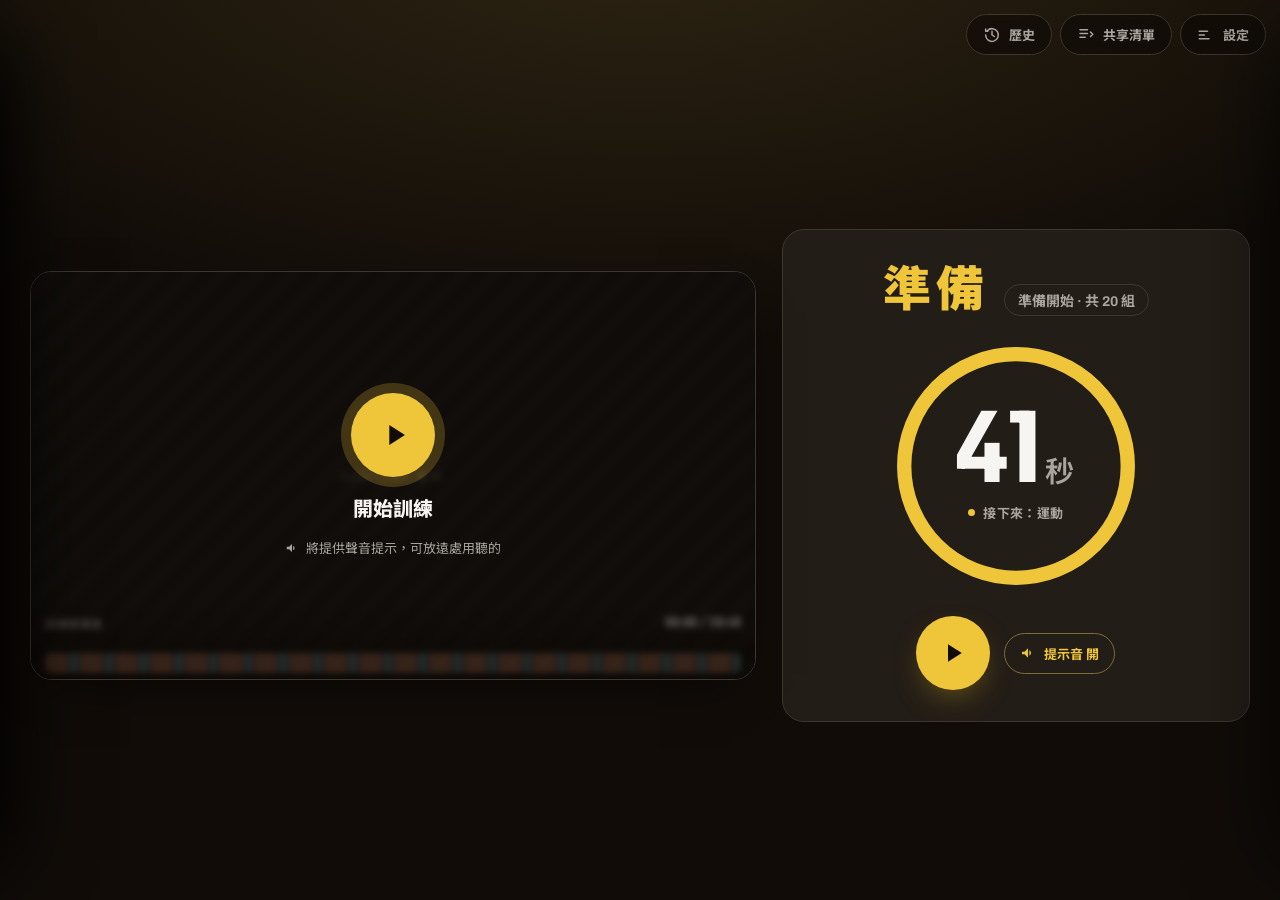
==== commit cf5645e5: "feat: 共享清單 + 獨立歷史抽屜 + 浮動按鈕列 - 新增共享清單：透過 Google Apps Script + Google Sheets 後端，   使用者可把當前影片與時間點加入共用清單" ====
--- a/docs/design/project/運動節奏計時器.html
+++ b/docs/design/project/運動節奏計時器.html
@@ -55,51 +55,29 @@
   transition:background .5s ease;
 }
 
-/* ---------- Top bar ---------- */
-.topbar{
-  flex:0 0 auto;
-  display:flex; align-items:center; justify-content:space-between;
-  gap:16px;
-  padding:14px clamp(14px,3vw,28px);
-  border-bottom:1px solid var(--line);
-  background:color-mix(in oklab, var(--bg) 86%, black);
-}
-.brand{ display:flex; align-items:center; gap:11px; min-width:0; }
-.brand .mark{
-  width:34px; height:34px; border-radius:9px; flex:0 0 auto;
-  background:var(--phase);
-  display:grid; place-items:center;
-  transition:background .4s ease;
-  box-shadow:0 0 0 4px color-mix(in oklab, var(--phase) 22%, transparent);
-}
-.brand .mark span{ width:11px; height:11px; border-radius:3px; background:var(--bg); }
-.brand .name{ font-weight:800; font-size:16px; letter-spacing:.2px; white-space:nowrap; }
-.brand .name small{ display:block; font-weight:600; font-size:11px; color:var(--muted); letter-spacing:.4px; }
-
-.seg{
-  display:flex; gap:4px; padding:4px;
-  background:var(--surface); border:1px solid var(--line);
-  border-radius:999px;
-}
-.seg button{
-  appearance:none; border:0; cursor:pointer;
-  font-family:var(--ff-ui); font-weight:700; font-size:13px;
-  color:var(--muted);
-  padding:8px 15px; border-radius:999px;
-  display:flex; align-items:center; gap:7px;
-  transition:.18s ease;
-}
-.seg button .k{ font-family:var(--ff-display); font-size:18px; line-height:1; font-weight:600; opacity:.85; }
-.seg button:hover{ color:var(--text); }
-.seg button[aria-selected="true"]{ background:var(--text); color:var(--bg); }
-.seg button[aria-selected="true"] .k{ opacity:1; }
+/* ---------- Floating controls ---------- */
+.fab-cluster{
+  position:fixed; top:14px; right:14px; z-index:30;
+  display:flex; gap:8px;
+}
+.fab{
+  appearance:none; cursor:pointer; display:flex; align-items:center; gap:8px;
+  background:color-mix(in oklab, var(--bg) 72%, transparent);
+  -webkit-backdrop-filter:blur(10px); backdrop-filter:blur(10px);
+  border:1px solid var(--line); color:var(--muted);
+  border-radius:999px; padding:10px 16px;
+  font-family:var(--ff-ui); font-weight:700; font-size:13px; transition:.16s ease;
+}
+.fab:hover{ color:var(--text); border-color:var(--faint); background:var(--surface); }
+.fab svg{ width:18px; height:18px; fill:none; }
+@media (max-width:560px){ .fab .ftxt{ display:none; } .fab{ padding:11px; } }
 
 /* ---------- Stage (shared elements, CSS-driven layouts) ---------- */
 .stage{
   flex:1 1 auto; min-height:0;
   display:grid;
   gap:clamp(14px,2.4vw,26px);
-  padding:clamp(14px,2.6vw,30px);
+  padding:clamp(64px,9vh,82px) clamp(14px,2.6vw,30px) clamp(14px,2.6vw,30px);
   align-content:safe center;
   overflow-y:auto;
 }
@@ -318,9 +296,6 @@
 @media (max-width:880px){
   body{ overflow:auto; }
   .app{ height:auto; min-height:100dvh; }
-  .topbar{ position:sticky; top:0; z-index:20; flex-wrap:wrap; }
-  .seg button{ padding:8px 12px; }
-  .seg button .txt{ display:none; }
   .app[data-layout="B"] .stage{
     grid-template-columns:minmax(0,1fr);
     grid-template-areas:"video" "timer";
@@ -336,17 +311,7 @@
   .count .unit{ font-size:.22em; }
 }
 
-/* ---------- toolbar / settings ---------- */
-.toolbar{ display:flex; align-items:center; gap:10px; }
-.gear{
-  appearance:none; cursor:pointer; display:flex; align-items:center; gap:8px;
-  background:var(--surface); border:1px solid var(--line); color:var(--muted);
-  border-radius:999px; padding:9px 15px;
-  font-family:var(--ff-ui); font-weight:700; font-size:13px; transition:.16s ease;
-}
-.gear:hover{ color:var(--text); border-color:var(--faint); }
-.gear svg{ width:18px; height:18px; fill:currentColor; }
-@media (max-width:560px){ .gear .gtxt{ display:none; } }
+/* ---------- settings drawer ---------- */
 
 .drawer-backdrop{ position:fixed; inset:0; background:rgba(0,0,0,.55); z-index:40; }
 .drawer{
@@ -390,28 +355,60 @@
 .copybtn{ appearance:none; cursor:pointer; width:100%; background:var(--text); color:var(--bg); border:0; border-radius:11px; padding:13px; font-weight:800; font-size:14px; margin-bottom:10px; font-family:var(--ff-ui); }
 .copybtn.ghost{ background:transparent; color:var(--muted); border:1px solid var(--line); }
 .copybtn.ghost:hover{ color:var(--text); border-color:var(--faint); }
+
+/* ---------- library (shared timers) drawer ---------- */
+.drawer.left{ right:auto; left:0; border-left:0; border-right:1px solid var(--line); transform:translateX(-100%); box-shadow:40px 0 80px -40px rgba(0,0,0,.8); }
+.lib-intro{ font-size:13px; color:var(--muted); line-height:1.6; margin-bottom:4px; }
+.lib-list{ display:flex; flex-direction:column; gap:12px; }
+.lib-group-label{ font-size:11px; font-weight:800; letter-spacing:.6px; color:var(--faint); margin:14px 0 2px; text-transform:uppercase; }
+.card{
+  display:flex; gap:13px; align-items:stretch;
+  background:var(--surface); border:1px solid var(--line); border-radius:14px;
+  padding:11px; cursor:pointer; transition:.16s ease; text-align:left;
+  width:100%; appearance:none; color:inherit; font-family:inherit;
+}
+.card:hover{ border-color:var(--phase); background:var(--surface-2); }
+.card .thumb{
+  position:relative; flex:0 0 96px; width:96px; aspect-ratio:16/10;
+  border-radius:9px; overflow:hidden; background:var(--bg-2);
+}
+.card .thumb img{ position:absolute; inset:0; width:100%; height:100%; object-fit:cover; }
+.card .thumb .ph{ position:absolute; inset:0; display:grid; place-items:center; background:
+  linear-gradient(135deg, color-mix(in oklab,var(--c-work) 50%, var(--bg)), color-mix(in oklab,var(--c-rest) 50%, var(--bg))); }
+.card .thumb .ph svg{ width:26px; height:26px; fill:rgba(255,255,255,.8); }
+.card .thumb .dur{ position:absolute; right:5px; bottom:5px; font-family:var(--ff-display); font-size:13px; font-weight:600; line-height:1; color:#fff; background:rgba(0,0,0,.66); padding:3px 6px; border-radius:5px; }
+.card .meta{ flex:1; min-width:0; display:flex; flex-direction:column; justify-content:center; gap:5px; }
+.card .meta .ttl{ font-weight:800; font-size:14px; line-height:1.25; color:var(--text); }
+.card .meta .by{ font-size:12px; color:var(--muted); display:flex; align-items:center; gap:7px; }
+.card .meta .by .av{ width:18px; height:18px; border-radius:50%; flex:0 0 auto; display:grid; place-items:center; font-size:10px; font-weight:800; color:var(--bg); }
+.card .meta .stats{ display:flex; gap:6px; flex-wrap:wrap; }
+.card .meta .pill{ font-size:11px; font-weight:700; color:var(--muted); background:var(--bg-2); border:1px solid var(--line); border-radius:999px; padding:2px 9px; white-space:nowrap; }
+.card .meta .pill b{ color:var(--text); font-family:var(--ff-display); font-size:13px; font-weight:600; }
+.card.active{ border-color:var(--phase); box-shadow:0 0 0 1px var(--phase) inset; }
+.card .del2{ align-self:center; appearance:none; cursor:pointer; flex:0 0 auto; width:28px; height:28px; border-radius:7px; background:transparent; border:1px solid var(--line); color:var(--muted); font-size:11px; }
+.card .del2:hover{ color:oklch(0.7 0.18 25); border-color:oklch(0.5 0.12 25); }
+.lib-empty{ font-size:12px; color:var(--faint); padding:10px 0; }
+.publishbtn{ appearance:none; cursor:pointer; width:100%; background:color-mix(in oklab,var(--phase) 18%, var(--surface)); border:1px solid color-mix(in oklab,var(--phase) 40%,var(--line)); color:var(--phase); border-radius:11px; padding:13px; font-weight:800; font-size:14px; font-family:var(--ff-ui); }
+.publishbtn:hover{ background:color-mix(in oklab,var(--phase) 26%, var(--surface)); }
 </style>
 </head>
 <body>
 <div class="app" id="app" data-layout="A" data-phase="ready" data-playing="false">
 
-  <header class="topbar">
-    <div class="brand">
-      <div class="mark"><span></span></div>
-      <div class="name">運動節奏計時器<small>用聽的就知道何時換動作</small></div>
-    </div>
-    <div class="toolbar">
-      <div class="seg" role="tablist" aria-label="版面切換">
-        <button role="tab" data-layout-btn="A" aria-selected="true"><span class="k">A</span><span class="txt">專注</span></button>
-        <button role="tab" data-layout-btn="B" aria-selected="false"><span class="k">B</span><span class="txt">儀表板</span></button>
-        <button role="tab" data-layout-btn="C" aria-selected="false"><span class="k">C</span><span class="txt">沉浸</span></button>
-      </div>
-      <button class="gear" id="settingsBtn" aria-label="設定">
-        <svg viewBox="0 0 24 24"><path d="M3 7h11M3 12h7M3 17h13" stroke="currentColor" stroke-width="2" fill="none" stroke-linecap="round"></path><circle cx="17" cy="7" r="2.5"></circle><circle cx="13" cy="12" r="2.5"></circle><circle cx="19" cy="17" r="2.5"></circle></svg>
-        <span class="gtxt">設定</span>
-      </button>
-    </div>
-  </header>
+  <div class="fab-cluster">
+    <button class="fab" id="historyBtn" aria-label="歷史紀錄">
+      <svg viewBox="0 0 24 24"><path d="M12 7v5l3 2" stroke="currentColor" stroke-width="2" fill="none" stroke-linecap="round" stroke-linejoin="round"></path><path d="M3.5 12a8.5 8.5 0 1 0 2.2-5.7M3.5 4v3h3" stroke="currentColor" stroke-width="2" fill="none" stroke-linecap="round" stroke-linejoin="round"></path></svg>
+      <span class="ftxt">歷史</span>
+    </button>
+    <button class="fab" id="libraryBtn" aria-label="共享清單">
+      <svg viewBox="0 0 24 24"><path d="M4 5h10M4 10h10M4 15h7" stroke="currentColor" stroke-width="2" fill="none" stroke-linecap="round"></path><path d="M18 8l3 3-3 3" stroke="currentColor" stroke-width="2" fill="none" stroke-linecap="round" stroke-linejoin="round"></path></svg>
+      <span class="ftxt">共享清單</span>
+    </button>
+    <button class="fab" id="settingsBtn" aria-label="設定">
+      <svg viewBox="0 0 24 24"><path d="M3 7h11M3 12h7M3 17h13" stroke="currentColor" stroke-width="2" fill="none" stroke-linecap="round"></path><circle cx="17" cy="7" r="2.5"></circle><circle cx="13" cy="12" r="2.5"></circle><circle cx="19" cy="17" r="2.5"></circle></svg>
+      <span class="ftxt">設定</span>
+    </button>
+  </div>
 
   <main class="stage">
     <div class="video">
@@ -502,6 +499,35 @@
       <section class="dsec">
         <button id="copyLink" class="copybtn">複製分享連結</button>
         <button id="resetBtn" class="copybtn ghost">還原為預設影片與時間點</button>
+      </section>
+    </div>
+  </aside>
+
+  <aside class="drawer left" id="libDrawer" aria-hidden="true" aria-label="共享清單">
+    <div class="drawer-head">
+      <h2>共享清單</h2>
+      <button class="x" id="libClose" aria-label="關閉">✕</button>
+    </div>
+    <div class="drawer-body">
+      <p class="lib-intro">選一個別人分享的訓練計時，點一下即可載入開練。</p>
+      <div class="lib-list" id="libList"></div>
+      <section class="dsec" style="margin-top:8px;">
+        <button id="publishBtn" class="publishbtn">＋ 把目前計時加入清單</button>
+        <p class="hint">加入的計時會出現在共享清單中，並可用設定裡的「複製分享連結」傳給其他人。</p>
+      </section>
+    </div>
+  </aside>
+
+  <aside class="drawer left" id="histDrawer" aria-hidden="true" aria-label="歷史紀錄">
+    <div class="drawer-head">
+      <h2>歷史紀錄</h2>
+      <button class="x" id="histClose" aria-label="關閉">✕</button>
+    </div>
+    <div class="drawer-body">
+      <p class="lib-intro">你看過的訓練計時，最近的在最上面。點一下即可重新載入。</p>
+      <div class="lib-list" id="histList"></div>
+      <section class="dsec" style="margin-top:8px;">
+        <button id="clearHistBtn" class="copybtn ghost">清除歷史紀錄</button>
       </section>
     </div>
   </aside>
@@ -816,16 +842,21 @@
     if (beepOn){ ensureAudio(); tone(880,0.1,0,"square",0.14); }
   });
 
-  // layout switch
-  document.querySelectorAll("[data-layout-btn]").forEach(function(btn){
-    btn.addEventListener("click", function(){
-      var L = btn.getAttribute("data-layout-btn");
-      app.setAttribute("data-layout", L);
-      document.querySelectorAll("[data-layout-btn]").forEach(function(b){
-        b.setAttribute("aria-selected", b===btn ? "true":"false");
-      });
-      try{ localStorage.setItem("yst-layout", L); }catch(e){}
-    });
+  // auto layout by viewport size
+  function pickLayout(){
+    var w = window.innerWidth, h = window.innerHeight;
+    var landscape = w >= h;
+    var L;
+    if (w >= 960 && landscape) L = "B";      // roomy landscape → dashboard
+    else if (w <= 560) L = "C";              // phone → immersive big numbers
+    else L = "A";                            // tablet / medium → focus
+    if (app.getAttribute("data-layout") !== L) app.setAttribute("data-layout", L);
+  }
+  pickLayout();
+  var _rzT = null;
+  window.addEventListener("resize", function(){
+    if (_rzT) cancelAnimationFrame(_rzT);
+    _rzT = requestAnimationFrame(pickLayout);
   });
 
   /* ---------- progress drag ---------- */
@@ -962,28 +993,196 @@
     if (vlevel) vlevel.textContent = level + " / 10";
     saveConfig();
   }
-  function openDrawer(){
-    drawer.classList.add("open"); drawer.setAttribute("aria-hidden","false");
-    drawer.style.transform = "translateX(0)";
+  /* ---------- drawers (settings right, library left) ---------- */
+  var libDrawer = document.getElementById("libDrawer");
+  var libBtn = document.getElementById("libraryBtn");
+  var libClose = document.getElementById("libClose");
+  var libList = document.getElementById("libList");
+  var publishBtn = document.getElementById("publishBtn");
+  var openEl = null;
+
+  function openDrawer(el, side){
+    if (openEl && openEl !== el){ openEl.style.transform = side==="left"?"translateX(-100%)":"translateX(100%)"; openEl.setAttribute("aria-hidden","true"); }
+    openEl = el;
+    el.setAttribute("aria-hidden","false");
+    el.style.transform = "translateX(0)";
     drawerBg.hidden = false;
-    requestAnimationFrame(function(){ drawerBg.classList.add("show"); drawerBg.style.opacity = "1"; });
+    requestAnimationFrame(function(){ drawerBg.style.opacity = "1"; });
+  }
+  function closeDrawer(){
+    if (openEl){
+      var left = openEl.classList.contains("left");
+      openEl.style.transform = left ? "translateX(-100%)" : "translateX(100%)";
+      openEl.setAttribute("aria-hidden","true");
+      openEl = null;
+    }
+    drawerBg.style.opacity = "0";
+    setTimeout(function(){ drawerBg.hidden = true; }, 280);
+  }
+  function openSettings(){
     urlInput.value = ""; urlInput.placeholder = "目前 ID：" + VIDEO;
-  }
-  function closeDrawer(){
-    drawer.classList.remove("open"); drawer.setAttribute("aria-hidden","true");
-    drawer.style.transform = "translateX(100%)";
-    drawerBg.classList.remove("show"); drawerBg.style.opacity = "0";
-    setTimeout(function(){ drawerBg.hidden = true; }, 280);
-  }
-
-  settingsBtn.addEventListener("click", openDrawer);
+    openDrawer(drawer, "right");
+  }
+  function openLibrary(){ renderLibrary(); openDrawer(libDrawer, "left"); }
+
+  settingsBtn.addEventListener("click", openSettings);
+  libBtn.addEventListener("click", openLibrary);
   drawerClose.addEventListener("click", closeDrawer);
+  libClose.addEventListener("click", closeDrawer);
   drawerBg.addEventListener("click", closeDrawer);
   document.addEventListener("keydown", function(e){ if (e.key==="Escape") closeDrawer(); });
 
+  /* ---------- shared library ---------- */
+  var SEED = [
+    { id:"s-fullbody", title:"全身 HIIT · 完整版", author:"阿凱", video:DEFAULT_VIDEO, ts:DEFAULT_TS.slice(), thumb:true, hue:42 },
+    { id:"s-tabata",   title:"Tabata 快速燃脂 · 4 輪", author:"Mia", video:DEFAULT_VIDEO, ts:tabata(8,20,10,8), hue:205 },
+    { id:"s-core",     title:"核心腹肌 · 10 分鐘", author:"Leo", video:DEFAULT_VIDEO, ts:tabata(8,45,15,10), hue:152 },
+    { id:"s-stretch",  title:"晨間伸展唤醒", author:"Nina", video:DEFAULT_VIDEO, ts:tabata(6,60,20,8), hue:92 }
+  ];
+  function tabata(rounds, work, rest, startAt){
+    var arr = [], t = startAt||5;
+    for (var i=0;i<rounds;i++){ t += work; arr.push(Math.round(t*100)/100); t += rest; arr.push(Math.round(t*100)/100); }
+    return arr;
+  }
+  function statsOf(ts){
+    var work = 0, dur = 0;
+    if (ts.length>=2){ dur = ts[ts.length-1] - 0; work = Math.ceil((ts.length-1)/2); }
+    return { work:work, dur:dur };
+  }
+  function fmtDur(s){ s=Math.round(s); var m=Math.floor(s/60), ss=s%60; return m+":"+(ss<10?"0":"")+ss; }
+  var AV_COLORS = ["oklch(0.70 0.185 42)","oklch(0.74 0.115 205)","oklch(0.76 0.16 152)","oklch(0.84 0.155 92)","oklch(0.7 0.16 330)"];
+  function avColor(name){ var h=0; for(var i=0;i<name.length;i++) h=(h*31+name.charCodeAt(i))%AV_COLORS.length; return AV_COLORS[h]; }
+
+  function getShared(){ try{ return JSON.parse(ls("yst-shared")||"[]"); }catch(e){ return []; } }
+  function setShared(a){ lsSet("yst-shared", JSON.stringify(a)); }
+
+  function makeCard(item, opts){
+    opts = opts || {};
+    var st = statsOf(item.ts);
+    var card = document.createElement("button");
+    card.className = "card";
+    if (item.video===VIDEO && JSON.stringify(item.ts)===JSON.stringify(TS)) card.classList.add("active");
+    var av = avColor(item.author||"?");
+    var thumbHTML = item.thumb
+      ? '<img src="https://i.ytimg.com/vi/'+item.video+'/mqdefault.jpg" alt="" onerror="this.style.display=\'none\'">'
+      : '';
+    var subHTML = opts.sub
+      ? '<span class="pill">'+opts.sub+'</span>'
+      : '<span class="pill">運動 / 休息</span>';
+    card.innerHTML =
+      '<span class="thumb">'+
+        '<span class="ph" style="background:linear-gradient(135deg, oklch(0.5 0.16 '+(item.hue||42)+'), oklch(0.42 0.13 '+((item.hue||42)+40)+'))">'+
+          '<svg viewBox="0 0 24 24"><path d="M6.5 6.5l11 11M4 9l2-2 9 9-2 2zM15 4l5 5-2 2-5-5z" stroke="currentColor" stroke-width="1.6" fill="none" stroke-linecap="round" stroke-linejoin="round"/></svg>'+
+        '</span>'+ thumbHTML +
+        '<span class="dur">'+fmtDur(st.dur)+'</span>'+
+      '</span>'+
+      '<span class="meta">'+
+        '<span class="ttl">'+item.title+'</span>'+
+        '<span class="by"><span class="av" style="background:'+av+'">'+(item.author||"?").slice(0,1)+'</span>'+(item.author||"匿名")+'</span>'+
+        '<span class="stats"><span class="pill"><b>'+st.work+'</b> 組</span>'+subHTML+'</span>'+
+      '</span>'+
+      (opts.removable ? '<span class="del2" role="button" aria-label="刪除">✕</span>' : '');
+    card.addEventListener("click", function(e){
+      if (opts.removable && e.target.classList && e.target.classList.contains("del2")){
+        e.stopPropagation();
+        if (opts.onRemove) opts.onRemove(item);
+        return;
+      }
+      loadTimerSet(item.video, item.ts, item);
+    });
+    return card;
+  }
+  function renderLibrary(){
+    if (!libList) return;
+    libList.innerHTML = "";
+    SEED.forEach(function(it){ libList.appendChild(makeCard(it, {})); });
+    getShared().forEach(function(it){
+      libList.appendChild(makeCard(it, { removable:true, onRemove:function(item){
+        setShared(getShared().filter(function(x){ return x.id!==item.id; }));
+        renderLibrary();
+      }}));
+    });
+  }
+
+  /* ---------- history ---------- */
+  var histDrawer = document.getElementById("histDrawer");
+  var histBtn = document.getElementById("historyBtn");
+  var histClose = document.getElementById("histClose");
+  var histList = document.getElementById("histList");
+  var clearHistBtn = document.getElementById("clearHistBtn");
+
+  function getHistory(){ try{ return JSON.parse(ls("yst-history")||"[]"); }catch(e){ return []; } }
+  function setHistory(a){ lsSet("yst-history", JSON.stringify(a)); }
+  function timeAgo(ms){
+    var d = Date.now()-ms, s=Math.floor(d/1000);
+    if (s<60) return "剛剛看過";
+    var m=Math.floor(s/60); if (m<60) return m+" 分鐘前";
+    var h=Math.floor(m/60); if (h<24) return h+" 小時前";
+    var dd=Math.floor(h/24); if (dd<7) return dd+" 天前";
+    var dt=new Date(ms); return (dt.getMonth()+1)+"/"+dt.getDate();
+  }
+  function recordHistory(meta){
+    if (!meta || !meta.ts || meta.ts.length<2) return;
+    var key = (meta.video||"")+"|"+JSON.stringify(meta.ts);
+    var h = getHistory().filter(function(x){ return ((x.video||"")+"|"+JSON.stringify(x.ts))!==key; });
+    var st = statsOf(meta.ts);
+    h.unshift({
+      video: meta.video, ts: meta.ts.slice(),
+      title: meta.title || ("自訂訓練 · "+st.work+" 組 "+fmtDur(st.dur)),
+      author: meta.author || "自訂",
+      hue: meta.hue || 42, thumb: meta.thumb!==false,
+      viewedAt: Date.now()
+    });
+    if (h.length>24) h = h.slice(0,24);
+    setHistory(h);
+  }
+  function renderHistory(){
+    if (!histList) return;
+    histList.innerHTML = "";
+    var h = getHistory();
+    if (!h.length){
+      var em = document.createElement("div"); em.className="lib-empty";
+      em.textContent="還沒有紀錄。載入任一計時後就會出現在這裡。";
+      histList.appendChild(em); return;
+    }
+    h.forEach(function(it){
+      histList.appendChild(makeCard(it, { removable:true, sub:timeAgo(it.viewedAt), onRemove:function(item){
+        setHistory(getHistory().filter(function(x){ return x.viewedAt!==item.viewedAt; }));
+        renderHistory();
+      }}));
+    });
+  }
+  function openHistory(){ renderHistory(); openDrawer(histDrawer, "left"); }
+  histBtn.addEventListener("click", openHistory);
+  histClose.addEventListener("click", closeDrawer);
+  clearHistBtn.addEventListener("click", function(){
+    setHistory([]); renderHistory();
+  });
+  function findMeta(video, ts){
+    var key = (video||"")+"|"+JSON.stringify(ts);
+    var all = SEED.concat(getShared());
+    for (var i=0;i<all.length;i++){ if (((all[i].video||"")+"|"+JSON.stringify(all[i].ts))===key) return all[i]; }
+    return null;
+  }
+  function loadTimerSet(video, ts, meta){
+    TS = ts.slice();
+    if (video && video!==VIDEO){ loadVideo(video); }
+    else { clock = 0; started=false; setPlaying(false,false); startBtn.style.display=""; startBtn.classList.remove("hidden"); }
+    rebuild(); syncURL(); saveConfig();
+    recordHistory(meta || {video:video, ts:ts});
+    closeDrawer();
+  }
+  publishBtn.addEventListener("click", function(){
+    var mine = getShared();
+    var st = statsOf(TS);
+    mine.unshift({ id:"u-"+Date.now(), title:"我的訓練 · "+st.work+" 組 "+fmtDur(st.dur), author:"你", video:VIDEO, ts:TS.slice(), thumb:true, hue:42 });
+    setShared(mine); renderLibrary();
+    var o = publishBtn.textContent; publishBtn.textContent="已加入清單 ✓"; setTimeout(function(){ publishBtn.textContent=o; }, 1400);
+  });
+
   loadBtn.addEventListener("click", function(){
     var id = parseVideoId(urlInput.value);
-    if (id){ loadVideo(id); syncURL(); urlInput.value=""; urlInput.placeholder="目前 ID："+VIDEO; }
+    if (id){ loadVideo(id); syncURL(); recordHistory(findMeta(id, TS) || {video:id, ts:TS}); urlInput.value=""; urlInput.placeholder="目前 ID："+VIDEO; }
     else { urlInput.value=""; urlInput.placeholder="連結無效，請再試一次"; }
   });
   urlInput.addEventListener("keydown", function(e){ if (e.key==="Enter"){ e.preventDefault(); loadBtn.click(); } });
@@ -1014,13 +1213,6 @@
   /* ---------- restore + init ---------- */
   (function restore(){
     try{
-      var L = ls("yst-layout");
-      if (L && /^[ABC]$/.test(L)){
-        app.setAttribute("data-layout", L);
-        document.querySelectorAll("[data-layout-btn]").forEach(function(b){
-          b.setAttribute("aria-selected", b.getAttribute("data-layout-btn")===L ? "true":"false");
-        });
-      }
       var bp = ls("yst-beep");
       if (bp === "0"){ beepOn=false; beepBtn.setAttribute("data-on","false"); }
     }catch(e){}
@@ -1035,6 +1227,7 @@
 
     document.documentElement.style.setProperty("--phase", PH_LIT.ready);
     update(clock);
+    recordHistory(findMeta(VIDEO, TS) || {video:VIDEO, ts:TS});
   })();
 
 })();
